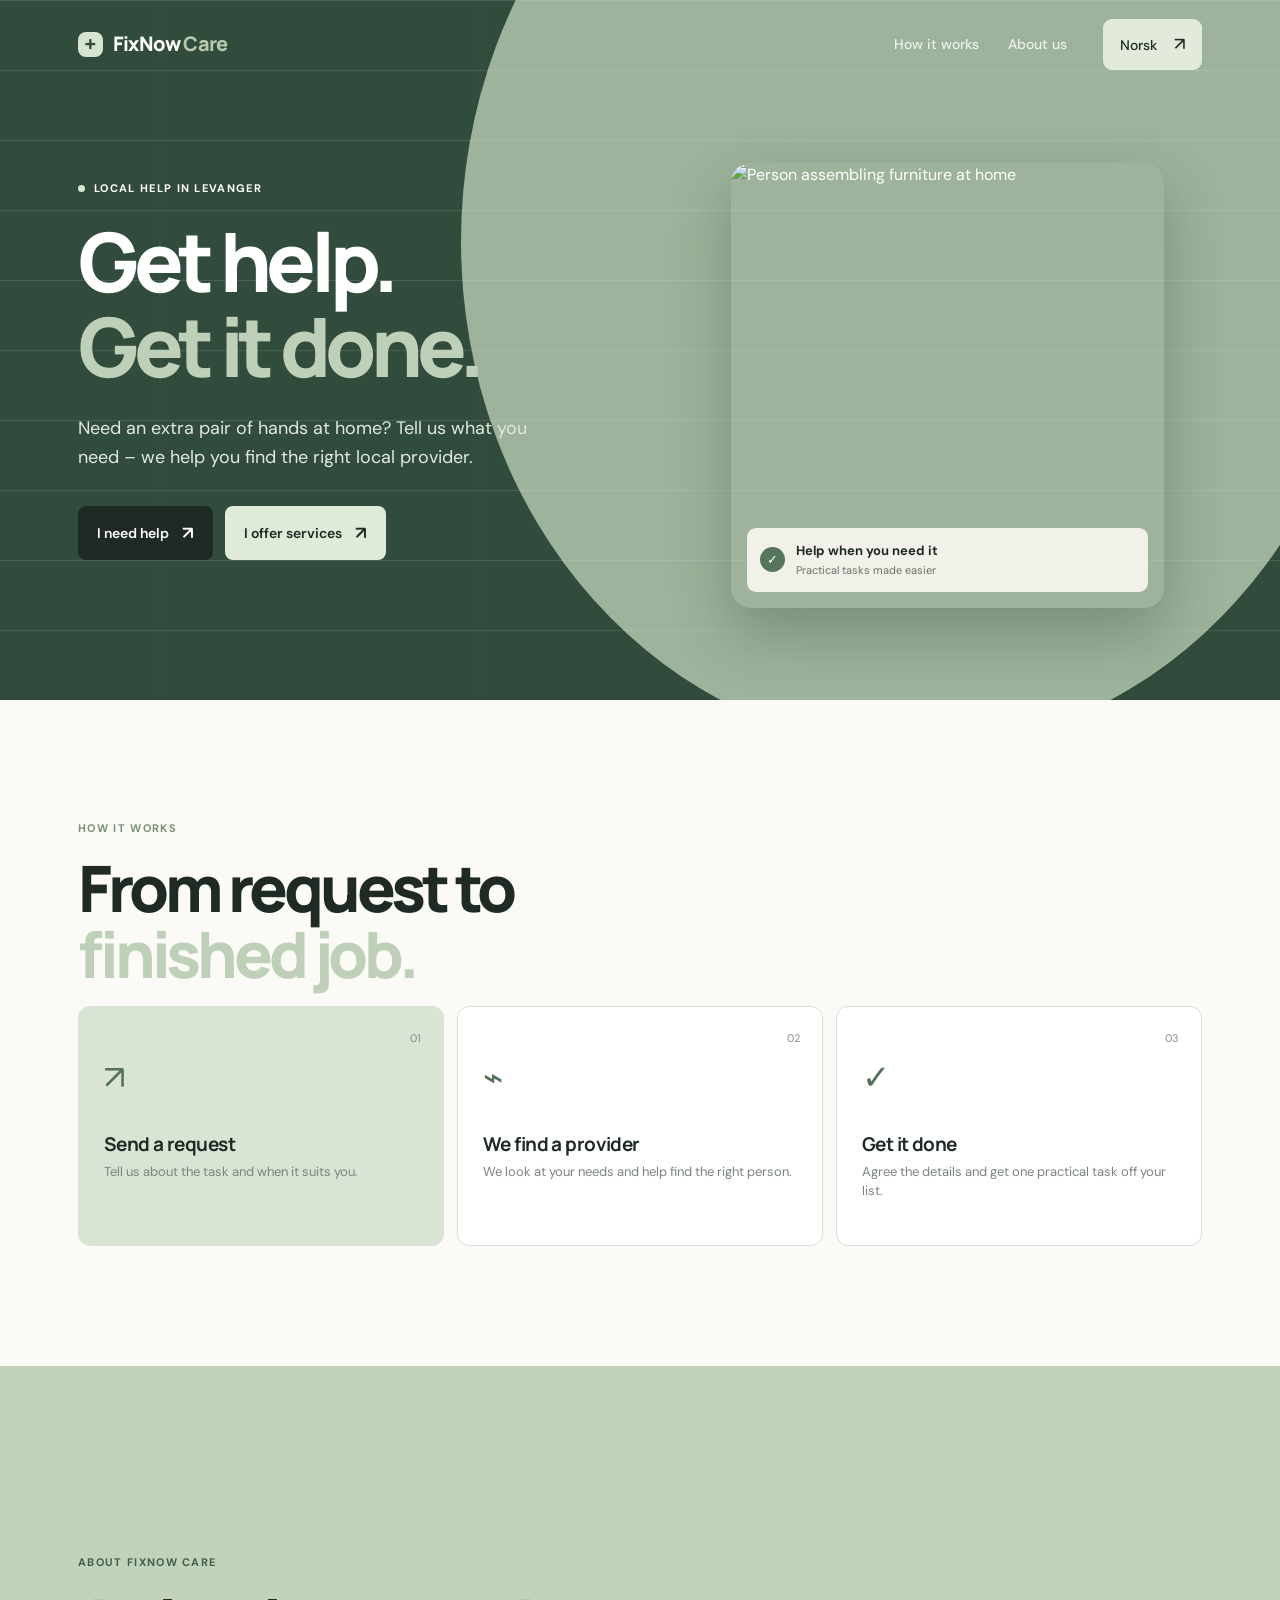
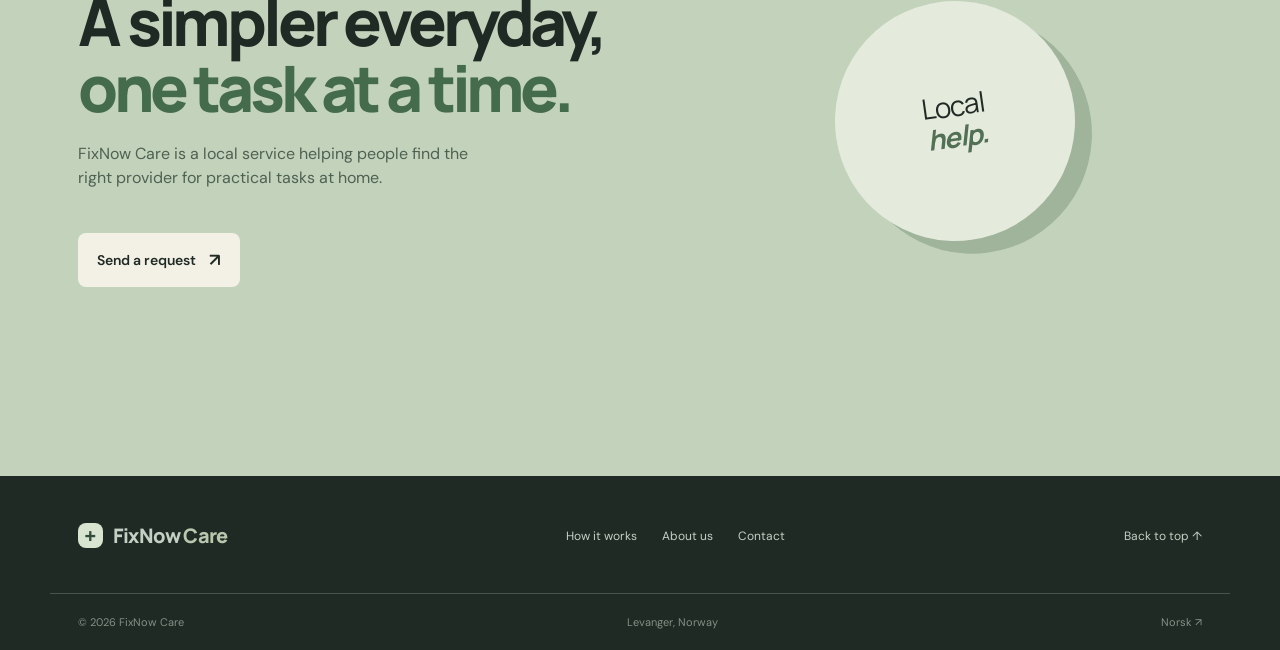
==== index-en.html @ 41d1ebec "Add files via upload" ====
<!doctype html>
<html lang="en">
<head>
  <meta charset="UTF-8" />
  <meta name="viewport" content="width=device-width, initial-scale=1.0" />
  <title>FixNow Care — Get help. Get it done.</title>
  <link rel="preconnect" href="https://fonts.googleapis.com" />
  <link rel="preconnect" href="https://fonts.gstatic.com" crossorigin />
  <link href="https://fonts.googleapis.com/css2?family=DM+Sans:wght@400;500;600;700&family=Manrope:wght@600;700;800&display=swap" rel="stylesheet" />
  <link rel="stylesheet" href="styles.css" />
</head>
<body>
  <header class="site-header" id="top"><div class="container nav-wrap"><a class="brand" href="#top"><span class="brand-mark">+</span><span>FixNow <em>Care</em></span></a><nav class="main-nav" style="display:flex"><a href="#how">How it works</a><a href="#about">About us</a><a class="nav-cta" href="index.html">Norsk <span>↗</span></a></nav></div></header>
  <main>
    <section class="hero"><div class="hero-orb"></div><div class="hero-grid"></div><div class="container hero-content"><div class="hero-copy"><div class="eyebrow"><span class="pulse"></span> Local help in Levanger</div><h1>Get help.<br /><span>Get it done.</span></h1><p class="hero-lead">Need an extra pair of hands at home? Tell us what you need – we help you find the right local provider.</p><div class="hero-actions"><a class="button button-dark" href="index.html#bestill">I need help <span>↗</span></a><a class="button button-light" href="index.html#for-utforere">I offer services <span>↗</span></a></div></div><div class="hero-visual"><div class="image-card"><img src="https://images.unsplash.com/photo-1581578731548-c64695cc6952?auto=format&fit=crop&w=1000&q=85" alt="Person assembling furniture at home" /><div class="image-caption"><span class="check">✓</span><span><strong>Help when you need it</strong><small>Practical tasks made easier</small></span></div></div></div></div></section>
    <section class="section" id="how"><div class="container"><div class="eyebrow muted">How it works</div><h2>From request to<br /><em>finished job.</em></h2><div class="category-grid"><div class="category-card featured"><span class="category-no">01</span><div class="category-icon">↗</div><h3>Send a request</h3><p>Tell us about the task and when it suits you.</p></div><div class="category-card"><span class="category-no">02</span><div class="category-icon">⌁</div><h3>We find a provider</h3><p>We look at your needs and help find the right person.</p></div><div class="category-card"><span class="category-no">03</span><div class="category-icon">✓</div><h3>Get it done</h3><p>Agree the details and get one practical task off your list.</p></div></div></div></section>
    <section class="section provider" id="about"><div class="container provider-inner"><div><div class="eyebrow light">About FixNow Care</div><h2>A simpler everyday,<br /><em>one task at a time.</em></h2><p>FixNow Care is a local service helping people find the right provider for practical tasks at home.</p><a class="button button-cream" href="index.html#bestill">Send a request <span>↗</span></a></div><div class="provider-art"><div class="provider-circle">Local<br /><strong>help.</strong></div></div></div></section>
  </main>
  <footer class="site-footer"><div class="container footer-top"><a class="brand" href="#top"><span class="brand-mark">+</span><span>FixNow <em>Care</em></span></a><div class="footer-links"><a href="#how">How it works</a><a href="#about">About us</a><a href="mailto:hei@fixnowcare.no">Contact</a></div><a class="back-top" href="#top">Back to top ↑</a></div><div class="container footer-bottom"><span>© 2026 FixNow Care</span><span>Levanger, Norway</span><span class="footer-meta"><a href="index.html">Norsk <span>↗</span></a></span></div></footer>
</body>
</html>
---- styles.css ----
:root{--ink:#202a25;--cream:#f4f1e9;--paper:#fbfaf7;--sage:#bac9b3;--green:#314c3c;--line:#d9ded7;--serif:Manrope,sans-serif;--sans:'DM Sans',sans-serif}*{box-sizing:border-box}html{scroll-behavior:smooth}body{margin:0;background:var(--paper);color:var(--ink);font-family:var(--sans);font-size:16px;line-height:1.5}a{color:inherit;text-decoration:none}.container{max-width:1180px;margin:auto;padding-left:28px;padding-right:28px}.site-header{position:absolute;top:0;z-index:5;width:100%;color:#fff}.nav-wrap{display:flex;align-items:center;justify-content:space-between;height:88px}.brand{display:flex;align-items:center;gap:10px;font-family:var(--serif);font-size:20px;font-weight:800;letter-spacing:-.04em}.brand em{font-style:normal;color:#b7c8ae}.brand-mark{display:grid;place-items:center;width:25px;height:25px;background:#d8e4d0;color:var(--green);border-radius:8px;font-size:22px;line-height:1}.main-nav{display:flex;align-items:center;gap:29px;font-size:14px;font-weight:500}.main-nav a:not(.nav-cta){opacity:.84}.main-nav a:hover{text-decoration:underline;text-underline-offset:4px}.nav-cta{background:#e2ebdb;color:var(--ink);padding:12px 17px;border-radius:9px;margin-left:7px}.nav-cta span,.button span{margin-left:13px;font-size:18px}.menu-toggle{display:none;background:none;border:0;color:white}.hero{min-height:700px;position:relative;overflow:hidden;background:var(--green);color:white}.hero-orb{position:absolute;right:-7%;top:-38%;width:71%;height:145%;border-radius:50%;background:#a8bca3;opacity:.92}.hero-grid{position:absolute;inset:0;opacity:.11;background-image:linear-gradient(90deg,transparent 49.8%,#fff 50%,transparent 50.2%),linear-gradient(#fff 1px,transparent 1px);background-size:25% 100%,100% 70px}.hero-content{position:relative;z-index:1;display:grid;grid-template-columns:52% 48%;align-items:center;min-height:700px;padding-top:70px}.eyebrow{display:flex;align-items:center;gap:9px;text-transform:uppercase;letter-spacing:.12em;font-size:11px;font-weight:700}.eyebrow.muted{color:#789075}.eyebrow.light{color:#cad9c3}.pulse{width:7px;height:7px;border-radius:50%;background:#d9e7cf}.hero h1,.section h2{font-family:var(--serif);font-size:clamp(48px,6.4vw,82px);line-height:1.04;letter-spacing:-.065em;margin:22px 0 25px;font-weight:800}.hero h1 span,.section h2 em{color:#bfd0b8;font-style:normal}.hero-lead{font-size:18px;line-height:1.6;max-width:470px;color:#e4e9e0}.hero-actions{display:flex;gap:12px;flex-wrap:wrap;margin:34px 0 30px}.button{display:inline-flex;align-items:center;justify-content:center;border:0;border-radius:8px;padding:15px 19px;font:600 14px var(--sans);cursor:pointer;transition:transform .2s,background .2s}.button:hover{transform:translateY(-2px)}.button-dark{color:#fff;background:var(--ink)}.button-light{color:var(--ink);background:#e0ead9}.button-cream{background:#f3f0e6;color:var(--ink);margin-top:27px}.hero-note{display:flex;align-items:center;gap:13px;font-size:12px;color:#d1ddd0}.hero-note strong{color:#fff;font-weight:600}.avatar-stack{display:flex}.avatar-stack i{display:grid;place-items:center;width:28px;height:28px;border-radius:50%;background:#d2dfca;color:var(--green);font-style:normal;font-size:11px;border:2px solid var(--green);margin-left:-7px}.avatar-stack i:first-child{margin:0;background:#d4b9a5}.avatar-stack i:nth-child(2){background:#8fa995}.hero-visual{position:relative;margin-left:30px}.image-card{width:85%;margin:0 auto;position:relative;border-radius:20px;overflow:hidden;box-shadow:0 25px 60px #1a30244a}.image-card img{display:block;width:100%;height:445px;object-fit:cover}.image-caption{position:absolute;bottom:16px;left:16px;right:16px;display:flex;gap:11px;align-items:center;background:#f7f5eeef;color:var(--ink);border-radius:9px;padding:13px;font-size:13px}.image-caption strong,.image-caption small,.floating-card strong,.floating-card small{display:block}.image-caption small,.floating-card small{font-size:11px;color:#697269;margin-top:2px}.check{background:#55765d;color:#fff;border-radius:50%;width:25px;height:25px;display:grid;place-items:center}.floating-card{position:absolute;right:-8px;top:55px;background:#f4f0e7;color:var(--ink);padding:13px 16px;border-radius:9px;display:flex;gap:10px;font-size:12px;box-shadow:0 12px 25px #20352930}.floating-icon{width:27px;height:27px;border-radius:50%;background:#cadac3;display:grid;place-items:center}.scroll-hint{position:absolute;bottom:24px;left:50%;font-size:10px;text-transform:uppercase;letter-spacing:.1em;opacity:.7}.scroll-hint span{margin-left:17px;font-size:16px}.section{padding:120px 0}.section h2{font-size:clamp(42px,5vw,64px);margin:18px 0}.section-top{display:flex;justify-content:space-between;align-items:end;margin-bottom:55px}.section-top>p{max-width:320px;color:#778078;margin:0 4% 7px 0}.category-grid{display:grid;grid-template-columns:repeat(3,1fr);gap:13px}.category-card{min-height:240px;border:1px solid var(--line);border-radius:12px;padding:25px;position:relative;transition:.25s;background:#fff}.category-card:hover{transform:translateY(-5px);box-shadow:0 15px 30px #304b3615}.category-card.featured{background:#d9e4d4;border-color:#d9e4d4}.category-no{position:absolute;right:22px;top:23px;color:#829183;font-size:11px}.category-icon{font-size:34px;color:#55715b;margin:20px 0 28px}.category-card h3{font:700 19px var(--serif);letter-spacing:-.03em;margin:0 0 5px}.category-card p{font-size:13px;color:#7c857d;margin:0}.arrow{position:absolute;right:23px;bottom:23px;color:#637a68;font-size:19px}.process{background:var(--green);color:white}.process-inner{display:grid;grid-template-columns:38% 62%;gap:50px}.process h2{margin-bottom:20px}.process-intro>p{color:#cad6c8;max-width:285px}.text-link{display:inline-flex;gap:15px;align-items:center;margin-top:30px;font-size:14px;font-weight:600;border-bottom:1px solid #a8baa4;padding-bottom:7px}.steps{display:grid;grid-template-columns:1fr 1fr;gap:48px 35px;padding-top:20px}.step{border-top:1px solid #718673;padding-top:17px}.step>span{color:#aebfab;font-size:11px}.step h3{font:600 17px var(--serif);margin:26px 0 8px;max-width:190px}.step p{font-size:13px;color:#becbbd;max-width:210px}.trust-grid{display:grid;grid-template-columns:46% 1fr;gap:100px;align-items:center}.trust-image{position:relative}.trust-image img{width:100%;height:500px;object-fit:cover;border-radius:14px;filter:saturate(.75)}.trust-badge{position:absolute;bottom:24px;left:24px;background:#eef0e8e8;border-radius:8px;padding:14px 20px}.trust-badge strong,.trust-badge span{display:block}.trust-badge strong{font:700 25px var(--serif)}.trust-badge span{font-size:12px;color:#647164}.trust-copy>p{max-width:430px;color:#778078}.trust-list{margin-top:38px}.trust-list>div{border-top:1px solid var(--line);padding:17px 0;display:flex;gap:22px}.trust-list b{font-size:11px;color:#87a083}.trust-list strong,.trust-list small{display:block}.trust-list strong{font:700 15px var(--serif)}.trust-list small{font-size:12px;color:#7d867e;margin-top:4px}.provider{background:#c3d2bb}.provider-inner{display:flex;justify-content:space-between;align-items:center;min-height:470px}.provider h2{margin-bottom:20px}.provider p{max-width:400px;color:#526450}.provider-art{width:44%;height:330px;position:relative;display:grid;place-items:center}.provider-circle{width:240px;height:240px;background:#e4eadc;border-radius:50%;display:grid;place-content:center;text-align:center;font:28px/1.1 var(--serif);letter-spacing:-.05em;transform:rotate(-8deg);box-shadow:15px 15px 0 #9fb49b}.provider-circle strong{font-style:italic;color:#517054}.tool{position:absolute;font-size:40px;color:#668268;z-index:1}.tool-one{top:15px;right:20%}.tool-two{bottom:25px;left:20%;font-size:50px}.tool-three{top:44%;right:4%;font-size:65px}.form-section{background:#f0eee7}.form-layout{display:grid;grid-template-columns:40% 1fr;gap:100px}.form-intro h2{margin-bottom:20px}.form-intro>p{color:#778078;max-width:310px}.form-contact{margin-top:55px;border-top:1px solid var(--line);padding-top:18px;font-size:12px;display:flex;flex-direction:column;gap:5px}.form-contact a{font-weight:600}.request-form{background:#fff;border-radius:12px;padding:35px 38px;box-shadow:0 8px 30px #28372e09}.request-form label{display:block;font-size:12px;font-weight:600;margin-bottom:17px}.request-form input,.request-form select,.request-form textarea{display:block;width:100%;border:1px solid #dfe3dc;border-radius:6px;padding:13px 14px;margin-top:8px;background:#fbfbf8;font:14px var(--sans);color:var(--ink);outline:none}.request-form input:focus,.request-form select:focus,.request-form textarea:focus{border-color:#779579}.request-form textarea{height:95px;resize:vertical}.form-row{display:grid;grid-template-columns:1fr 1fr;gap:15px}.check-label{display:flex!important;align-items:center;gap:8px;font-weight:400!important}.check-label input{width:auto;margin:0}.submit-button{width:100%;margin-top:8px}.form-legal{text-align:center;color:#9aa29b;font-size:10px}.form-legal a{text-decoration:underline}.about{background:#e3eadf;text-align:center;padding:100px 0}.about-inner{max-width:700px}.about h2{margin-bottom:18px}.about p{max-width:450px;margin:0 auto;color:#667365}.about .text-link{color:var(--green)}.site-footer{background:var(--ink);color:#c5d0c4;padding:45px 0 20px}.footer-top{display:flex;align-items:center;justify-content:space-between;padding-bottom:42px}.footer-links{display:flex;gap:25px;font-size:12px}.footer-links a:hover,.footer-bottom a:hover{text-decoration:underline}.back-top{font-size:12px}.footer-bottom{border-top:1px solid #47564b;padding-top:20px;display:flex;justify-content:space-between;color:#849084;font-size:11px}.success-modal{display:none;position:fixed;inset:0;background:#203229b8;z-index:10;place-items:center;padding:20px}.success-modal.open{display:grid}.modal-card{background:#f7f5ee;padding:45px 40px;border-radius:14px;text-align:center;max-width:430px;position:relative}.modal-close{position:absolute;right:17px;top:10px;background:none;border:0;font-size:27px;color:#697269;cursor:pointer}.success-icon{margin:auto;width:54px;height:54px;border-radius:50%;display:grid;place-items:center;background:#c8d9c2;color:#3d6448;font-size:28px}.modal-card h2{font:700 27px var(--serif);letter-spacing:-.04em;margin:23px 0 10px}.modal-card p{color:#717a72;font-size:14px}.request-id{display:block;background:#e8e9e0;padding:10px;border-radius:5px;font-size:11px;color:#7b847a;margin:20px 0}.modal-done{width:100%}
@media(max-width:800px){.container{padding-left:20px;padding-right:20px}.nav-wrap{height:72px}.menu-toggle{display:flex;flex-direction:column;gap:5px;padding:8px}.menu-toggle span{display:block;width:24px;height:2px;background:#fff}.main-nav{display:none;position:absolute;top:67px;left:15px;right:15px;padding:20px;background:var(--paper);color:var(--ink);border-radius:10px;box-shadow:0 15px 30px #1422192b;flex-direction:column;align-items:stretch;gap:16px}.main-nav.open{display:flex}.nav-cta{text-align:center;margin:4px 0 0}.hero{min-height:960px}.hero-orb{width:150%;height:55%;top:50%;right:-35%}.hero-content{display:block;padding-top:135px;min-height:0}.hero h1{font-size:57px}.hero-lead{font-size:16px}.hero-visual{margin:55px 0 0}.image-card{width:92%}.image-card img{height:290px}.floating-card{right:0;top:25px}.scroll-hint{display:none}.section{padding:78px 0}.section-top,.process-inner,.trust-grid,.form-layout{display:block}.section-top>p{margin-top:20px}.category-grid{grid-template-columns:1fr 1fr}.category-card{min-height:205px;padding:18px}.category-icon{margin:15px 0 21px}.category-card h3{font-size:16px}.category-card p{font-size:11px}.process-intro{margin-bottom:55px}.steps{padding:0;gap:30px 20px}.step h3{font-size:15px}.trust-image img{height:340px;margin-bottom:50px}.provider-inner{display:block;padding-top:80px;padding-bottom:80px}.provider-art{width:100%;margin-top:45px}.form-intro{margin-bottom:50px}.request-form{padding:25px 20px}.footer-top{align-items:flex-start;flex-direction:column;gap:25px}.footer-links{flex-wrap:wrap;gap:12px 20px}.footer-bottom{flex-wrap:wrap;gap:10px}.about{padding:75px 0}}
@media(max-width:440px){.category-grid{grid-template-columns:1fr}.category-card{min-height:170px}.form-row{grid-template-columns:1fr;gap:0}.hero-actions{flex-direction:column;align-items:stretch}.button{width:100%}.hero h1{font-size:50px}.hero{min-height:975px}}
.footer-meta{display:flex;align-items:center;gap:8px}.language-switch{border:1px solid #637166;border-radius:999px;color:#d5dfd2;padding:7px 11px;margin-left:10px;transition:.2s}.language-switch:hover{background:#d5dfd2;color:var(--ink);text-decoration:none!important}.language-switch span{margin-left:7px}@media(max-width:800px){.footer-meta{flex-wrap:wrap}}
.provider .eyebrow.light,.about .eyebrow.light{color:#3f6048}.provider h2 em,.about h2 em{color:#456b4d}.provider p,.about p{color:#4e6252}
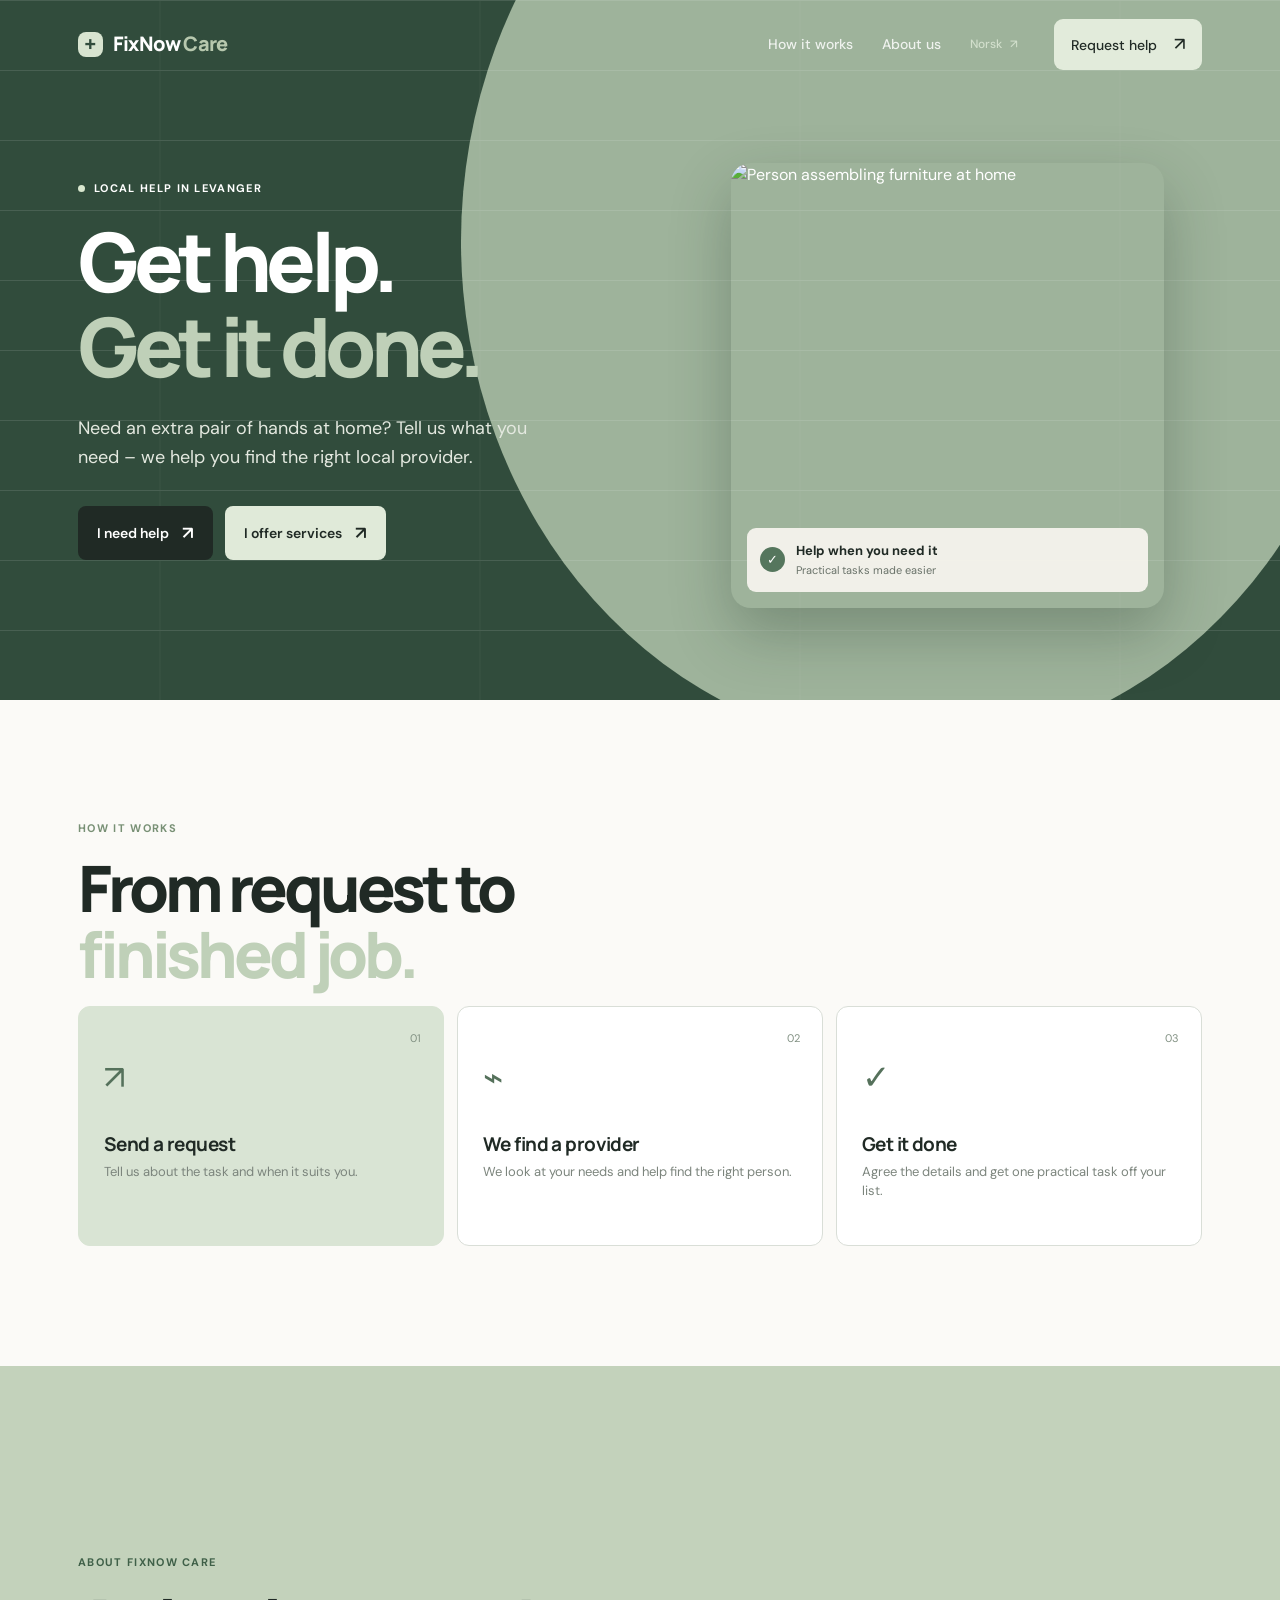
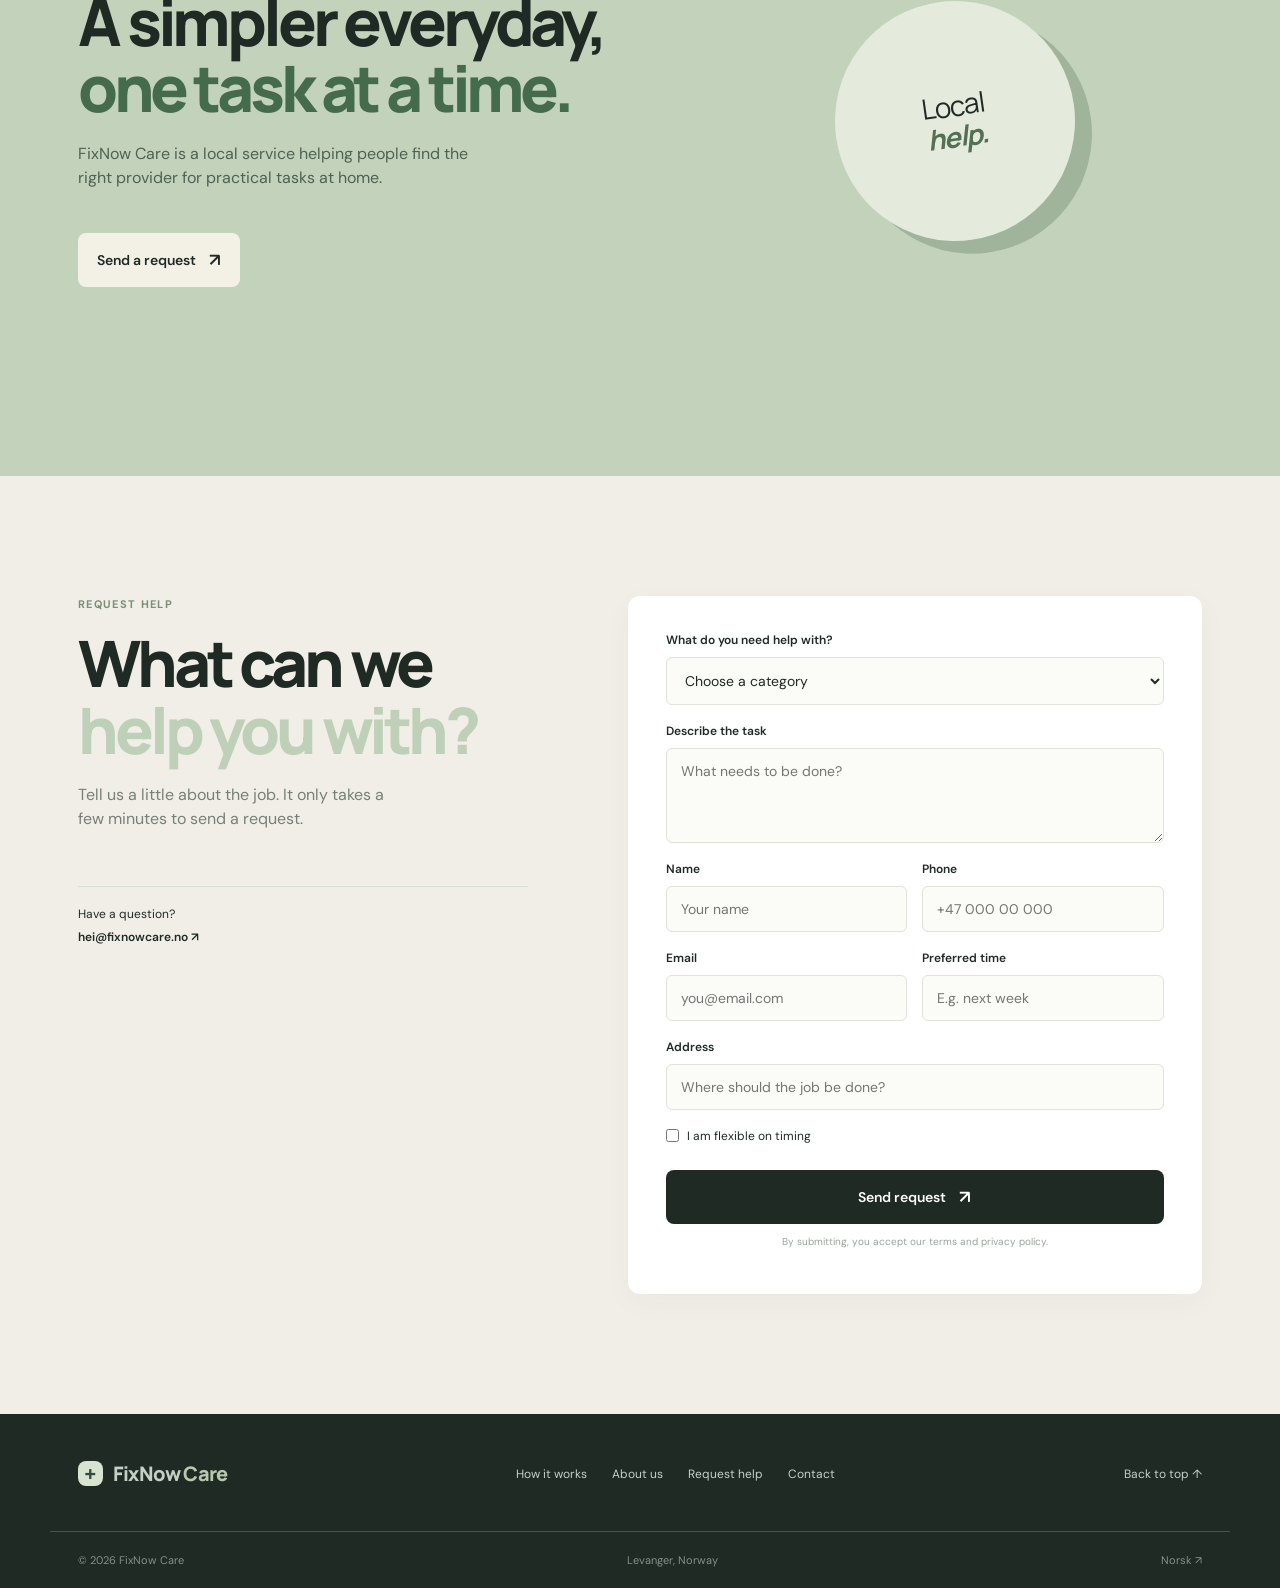
==== commit 2481aa06: "Add files via upload" ====
--- a/index-en.html
+++ b/index-en.html
@@ -10,12 +10,16 @@
   <link rel="stylesheet" href="styles.css" />
 </head>
 <body>
-  <header class="site-header" id="top"><div class="container nav-wrap"><a class="brand" href="#top"><span class="brand-mark">+</span><span>FixNow <em>Care</em></span></a><nav class="main-nav" style="display:flex"><a href="#how">How it works</a><a href="#about">About us</a><a class="nav-cta" href="index.html">Norsk <span>↗</span></a></nav></div></header>
+  <header class="site-header" id="top"><div class="container nav-wrap"><a class="brand" href="#top"><span class="brand-mark">+</span><span>FixNow <em>Care</em></span></a><button class="menu-toggle" aria-label="Open menu" aria-expanded="false"><span></span><span></span></button><nav class="main-nav"><a href="#how">How it works</a><a href="#about">About us</a><a class="language-top" href="index.html">Norsk <span>↗</span></a><a class="nav-cta" href="#request">Request help <span>↗</span></a></nav></div></header>
   <main>
     <section class="hero"><div class="hero-orb"></div><div class="hero-grid"></div><div class="container hero-content"><div class="hero-copy"><div class="eyebrow"><span class="pulse"></span> Local help in Levanger</div><h1>Get help.<br /><span>Get it done.</span></h1><p class="hero-lead">Need an extra pair of hands at home? Tell us what you need – we help you find the right local provider.</p><div class="hero-actions"><a class="button button-dark" href="index.html#bestill">I need help <span>↗</span></a><a class="button button-light" href="index.html#for-utforere">I offer services <span>↗</span></a></div></div><div class="hero-visual"><div class="image-card"><img src="https://images.unsplash.com/photo-1581578731548-c64695cc6952?auto=format&fit=crop&w=1000&q=85" alt="Person assembling furniture at home" /><div class="image-caption"><span class="check">✓</span><span><strong>Help when you need it</strong><small>Practical tasks made easier</small></span></div></div></div></div></section>
     <section class="section" id="how"><div class="container"><div class="eyebrow muted">How it works</div><h2>From request to<br /><em>finished job.</em></h2><div class="category-grid"><div class="category-card featured"><span class="category-no">01</span><div class="category-icon">↗</div><h3>Send a request</h3><p>Tell us about the task and when it suits you.</p></div><div class="category-card"><span class="category-no">02</span><div class="category-icon">⌁</div><h3>We find a provider</h3><p>We look at your needs and help find the right person.</p></div><div class="category-card"><span class="category-no">03</span><div class="category-icon">✓</div><h3>Get it done</h3><p>Agree the details and get one practical task off your list.</p></div></div></div></section>
-    <section class="section provider" id="about"><div class="container provider-inner"><div><div class="eyebrow light">About FixNow Care</div><h2>A simpler everyday,<br /><em>one task at a time.</em></h2><p>FixNow Care is a local service helping people find the right provider for practical tasks at home.</p><a class="button button-cream" href="index.html#bestill">Send a request <span>↗</span></a></div><div class="provider-art"><div class="provider-circle">Local<br /><strong>help.</strong></div></div></div></section>
+    <section class="section provider" id="about"><div class="container provider-inner"><div><div class="eyebrow light">About FixNow Care</div><h2>A simpler everyday,<br /><em>one task at a time.</em></h2><p>FixNow Care is a local service helping people find the right provider for practical tasks at home.</p><a class="button button-cream" href="#request">Send a request <span>↗</span></a></div><div class="provider-art"><div class="provider-circle">Local<br /><strong>help.</strong></div></div></div></section>
+    <section class="section form-section" id="request"><div class="container form-layout"><div class="form-intro"><div class="eyebrow muted">Request help</div><h2>What can we<br /><em>help you with?</em></h2><p>Tell us a little about the job. It only takes a few minutes to send a request.</p><div class="form-contact"><span>Have a question?</span><a href="mailto:hei@fixnowcare.no">hei@fixnowcare.no ↗</a></div></div><form class="request-form" id="request-form"><label>What do you need help with? <select name="category" required><option value="">Choose a category</option><option>Furniture assembly</option><option>Small repairs</option><option>Painting and renovation</option><option>Garden work</option><option>Moving help</option><option>Other</option></select></label><label>Describe the task <textarea name="description" required placeholder="What needs to be done?"></textarea></label><div class="form-row"><label>Name<input name="name" required type="text" placeholder="Your name" /></label><label>Phone<input name="phone" required type="tel" placeholder="+47 000 00 000" /></label></div><div class="form-row"><label>Email<input name="email" required type="email" placeholder="you@email.com" /></label><label>Preferred time<input name="preferred_time" required type="text" placeholder="E.g. next week" /></label></div><label>Address<input name="address" required type="text" placeholder="Where should the job be done?" /></label><label class="check-label"><input name="flexible_time" type="checkbox" /> <span>I am flexible on timing</span></label><button class="button button-dark submit-button" type="submit">Send request <span>↗</span></button><p class="form-legal">By submitting, you accept our terms and privacy policy.</p></form></div></section>
   </main>
-  <footer class="site-footer"><div class="container footer-top"><a class="brand" href="#top"><span class="brand-mark">+</span><span>FixNow <em>Care</em></span></a><div class="footer-links"><a href="#how">How it works</a><a href="#about">About us</a><a href="mailto:hei@fixnowcare.no">Contact</a></div><a class="back-top" href="#top">Back to top ↑</a></div><div class="container footer-bottom"><span>© 2026 FixNow Care</span><span>Levanger, Norway</span><span class="footer-meta"><a href="index.html">Norsk <span>↗</span></a></span></div></footer>
+  <footer class="site-footer"><div class="container footer-top"><a class="brand" href="#top"><span class="brand-mark">+</span><span>FixNow <em>Care</em></span></a><div class="footer-links"><a href="#how">How it works</a><a href="#about">About us</a><a href="#request">Request help</a><a href="mailto:hei@fixnowcare.no">Contact</a></div><a class="back-top" href="#top">Back to top ↑</a></div><div class="container footer-bottom"><span>© 2026 FixNow Care</span><span>Levanger, Norway</span><span class="footer-meta"><a href="index.html">Norsk <span>↗</span></a></span></div></footer>
+  <div class="success-modal" id="success-modal" role="dialog" aria-modal="true" aria-labelledby="success-title"><div class="modal-card"><button class="modal-close" aria-label="Close">×</button><div class="success-icon">✓</div><h2 id="success-title">Thank you for your request!</h2><p>We have received your request and will look into how we can help.</p><span class="request-id">Request number: <strong>FN-2026-001</strong></span><button class="button button-dark modal-done">Done</button></div></div>
+  <script src="https://cdn.jsdelivr.net/npm/@supabase/supabase-js@2"></script>
+  <script src="script.js"></script>
 </body>
 </html>
--- a/styles.css
+++ b/styles.css
@@ -3,3 +3,98 @@
 @media(max-width:440px){.category-grid{grid-template-columns:1fr}.category-card{min-height:170px}.form-row{grid-template-columns:1fr;gap:0}.hero-actions{flex-direction:column;align-items:stretch}.button{width:100%}.hero h1{font-size:50px}.hero{min-height:975px}}
 .footer-meta{display:flex;align-items:center;gap:8px}.language-switch{border:1px solid #637166;border-radius:999px;color:#d5dfd2;padding:7px 11px;margin-left:10px;transition:.2s}.language-switch:hover{background:#d5dfd2;color:var(--ink);text-decoration:none!important}.language-switch span{margin-left:7px}@media(max-width:800px){.footer-meta{flex-wrap:wrap}}
 .provider .eyebrow.light,.about .eyebrow.light{color:#3f6048}.provider h2 em,.about h2 em{color:#456b4d}.provider p,.about p{color:#4e6252}
+.language-top{color:#dce8d6!important;font-size:12px!important;white-space:nowrap}.language-top span{margin-left:5px}.language-top:hover{text-decoration:underline;text-underline-offset:4px}
+section,.category-card,.step,.trust-image,.trust-copy,.provider-art,.request-form,.form-intro,.about-inner{animation:fade-up .8s both;animation-timeline:view();animation-range:entry 8% cover 30%}
+.category-card,.button,.image-card,.floating-card,.provider-circle,.language-top{transition:transform .3s ease,box-shadow .3s ease,background .3s ease}.category-card:hover{transform:translateY(-8px)}.button:hover{box-shadow:0 12px 22px #21362920}.image-card:hover{transform:translateY(-5px) rotate(.3deg);box-shadow:0 30px 55px #1a302452}.floating-card{animation:float-card 4s ease-in-out infinite}.provider-circle{animation:float-circle 6s ease-in-out infinite}.pulse{animation:pulse 2.2s ease-in-out infinite}
+@keyframes fade-up{from{opacity:0;transform:translateY(28px)}to{opacity:1;transform:translateY(0)}}@keyframes float-card{0%,100%{transform:translateY(0)}50%{transform:translateY(-8px)}}@keyframes float-circle{0%,100%{transform:rotate(-8deg) translateY(0)}50%{transform:rotate(-4deg) translateY(-10px)}}@keyframes pulse{0%,100%{box-shadow:0 0 0 0 #d9e7cf66}50%{box-shadow:0 0 0 7px #d9e7cf00}}
+@media(prefers-reduced-motion:reduce){*,*::before,*::after{animation-duration:.01ms!important;animation-iteration-count:1!important;scroll-behavior:auto!important;transition-duration:.01ms!important}}
+/* Mobile polish */
+html,body{overflow-x:hidden}
+@media (max-width:800px){
+  body{font-size:15px}
+  .container{width:100%;padding-left:18px;padding-right:18px}
+  .site-header{background:linear-gradient(180deg,#203a2d99,transparent)}
+  .nav-wrap{height:68px}
+  .brand{font-size:18px}
+  .hero{min-height:auto;padding-bottom:62px}
+  .hero-content{padding-top:112px}
+  .hero h1{font-size:clamp(46px,14vw,60px);line-height:1.02;margin-top:17px}
+  .hero-lead{max-width:100%;font-size:15px;line-height:1.55}
+  .hero-actions{gap:9px;margin:27px 0 24px}
+  .hero-actions .button{min-height:50px;padding:13px 15px}
+  .hero-note{font-size:11px}
+  .hero-visual{margin:42px 0 0}
+  .image-card{width:100%;border-radius:14px}
+  .image-card img{height:285px}
+  .image-caption{left:10px;right:10px;bottom:10px;padding:10px;font-size:11px}
+  .image-caption small{font-size:10px}
+  .floating-card{right:-4px;top:-17px;padding:10px 11px;font-size:11px}
+  .floating-card small{font-size:9px}
+  .section{padding:68px 0}
+  .section h2{font-size:clamp(38px,11vw,54px);margin:15px 0 20px}
+  .section-top{margin-bottom:32px}
+  .section-top>p{font-size:14px;line-height:1.55}
+  .category-grid{grid-template-columns:1fr 1fr;gap:9px}
+  .category-card{min-height:184px;padding:16px 14px;border-radius:10px}
+  .category-no{right:14px;top:14px;font-size:10px}
+  .category-icon{font-size:27px;margin:15px 0 20px}
+  .category-card h3{font-size:14px;line-height:1.2;max-width:125px}
+  .category-card p{font-size:10px;line-height:1.35;max-width:125px}
+  .arrow{right:14px;bottom:13px;font-size:16px}
+  .process-inner{display:block}
+  .process-intro{margin-bottom:40px}
+  .process-intro>p{font-size:14px}
+  .steps{grid-template-columns:1fr 1fr;gap:28px 16px}
+  .step h3{font-size:14px;line-height:1.3;margin:17px 0 6px}
+  .step p{font-size:11px;line-height:1.45}
+  .trust-grid{display:flex;flex-direction:column;gap:0}
+  .trust-image{width:100%}
+  .trust-image img{height:285px;margin:0 0 38px;border-radius:12px}
+  .trust-badge{bottom:53px;left:14px;padding:10px 14px}
+  .trust-badge strong{font-size:20px}
+  .trust-badge span{font-size:10px}
+  .trust-list{margin-top:28px}
+  .trust-list>div{gap:15px;padding:14px 0}
+  .trust-list strong{font-size:14px}
+  .trust-list small{font-size:11px;line-height:1.4}
+  .provider{padding:70px 0 55px}
+  .provider-inner{min-height:0;padding:0}
+  .provider h2{font-size:clamp(38px,11vw,52px)}
+  .provider p{font-size:14px;line-height:1.55}
+  .provider .button{width:100%;margin-top:20px}
+  .provider-art{height:245px;margin-top:25px}
+  .provider-circle{width:180px;height:180px;font-size:22px;box-shadow:10px 10px 0 #9fb49b}
+  .tool{font-size:30px}
+  .form-layout{display:block}
+  .form-intro{margin-bottom:36px}
+  .form-intro>p{font-size:14px;line-height:1.55}
+  .form-contact{margin-top:30px}
+  .request-form{padding:22px 16px;border-radius:10px}
+  .request-form label{font-size:11px;margin-bottom:14px}
+  .request-form input,.request-form select,.request-form textarea{font-size:16px;padding:12px;margin-top:7px}
+  .request-form textarea{height:105px}
+  .form-row{grid-template-columns:1fr;gap:0}
+  .submit-button{min-height:50px}
+  .about{padding:68px 0}
+  .about h2{font-size:clamp(36px,10vw,50px)}
+  .about p{font-size:14px}
+  .footer-top{gap:20px;padding-bottom:28px}
+  .footer-links{gap:11px 17px;font-size:11px}
+  .footer-bottom{font-size:10px;gap:9px;line-height:1.5}
+  .footer-meta{gap:5px}
+  .language-switch{padding:6px 9px;margin-left:4px}
+}
+@media (max-width:390px){
+  .container{padding-left:15px;padding-right:15px}
+  .hero-content{padding-top:105px}
+  .hero h1{font-size:45px}
+  .hero-visual{margin-top:35px}
+  .image-card img{height:245px}
+  .category-card{min-height:175px;padding:14px 12px}
+  .category-card h3{font-size:13px}
+  .category-card p{font-size:9px}
+  .steps{gap:24px 12px}
+  .step h3{font-size:13px}
+  .step p{font-size:10px}
+  .modal-card{padding:38px 22px}
+}
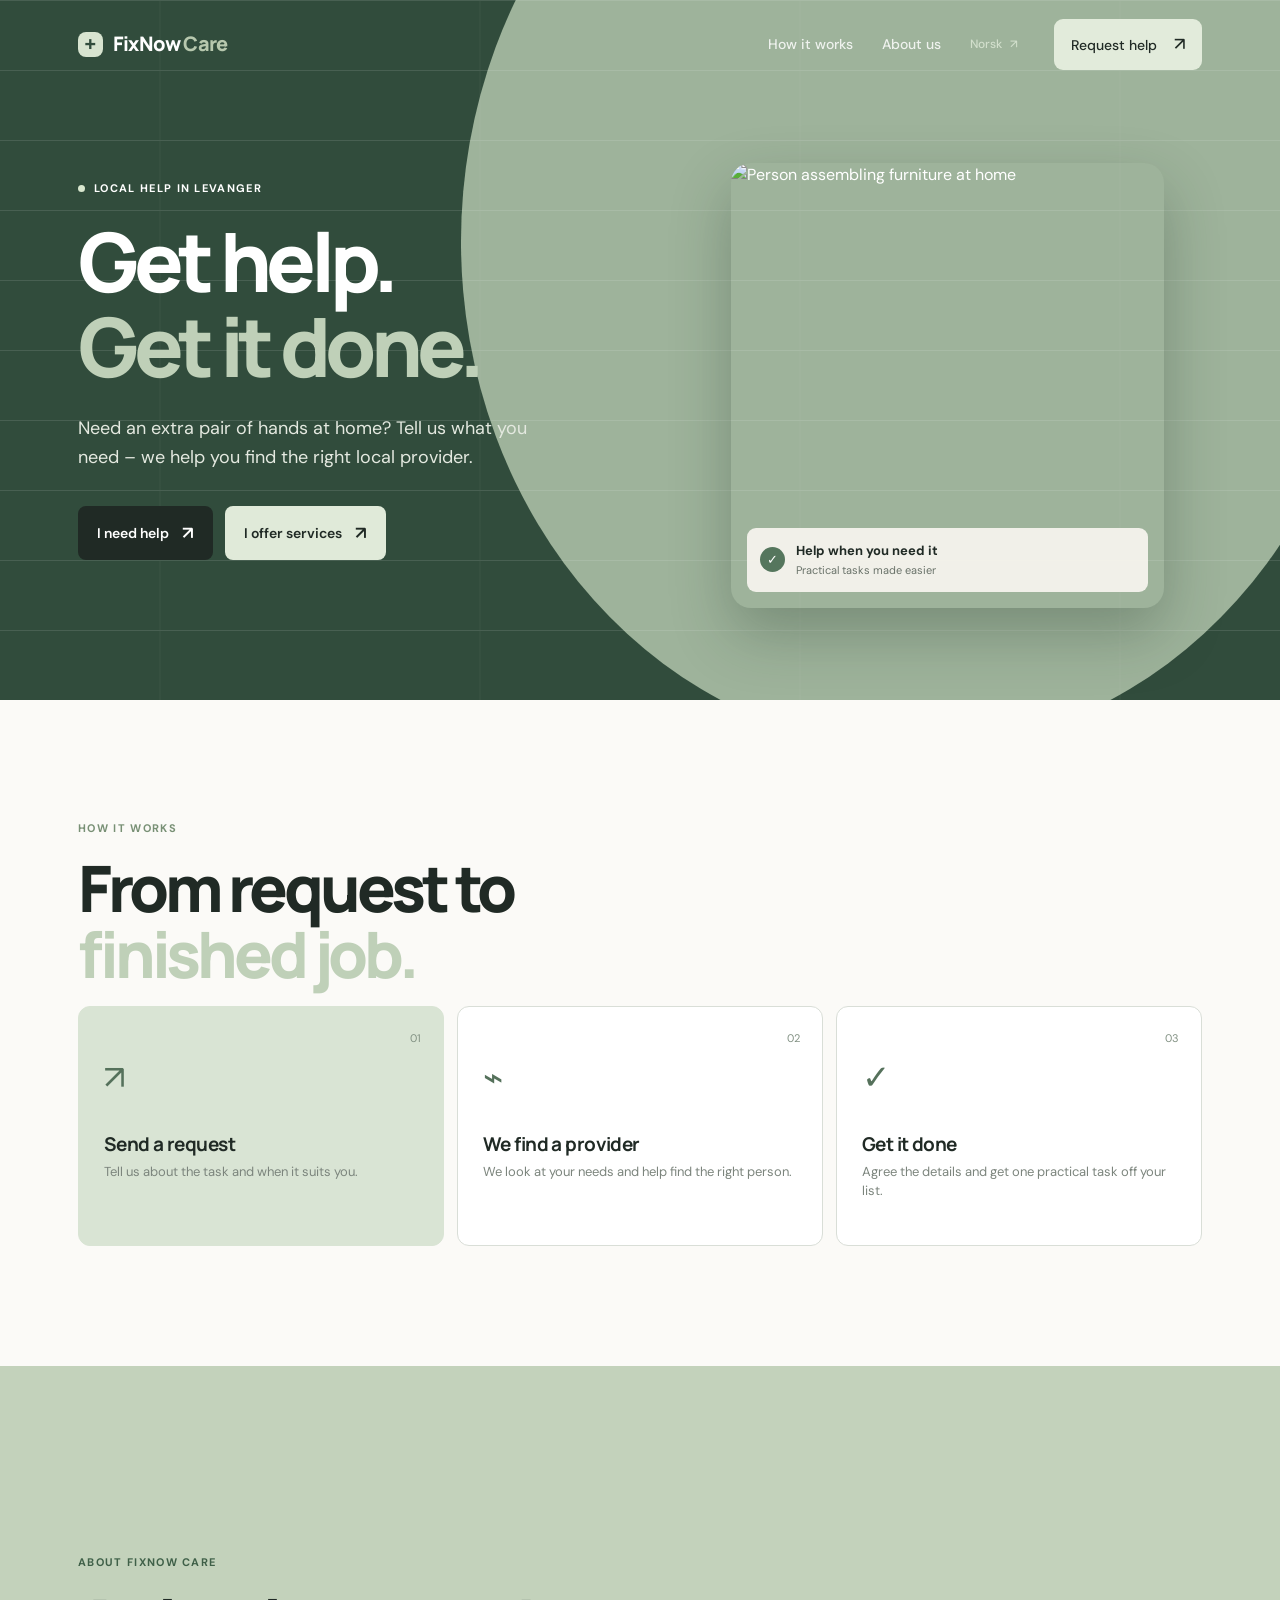
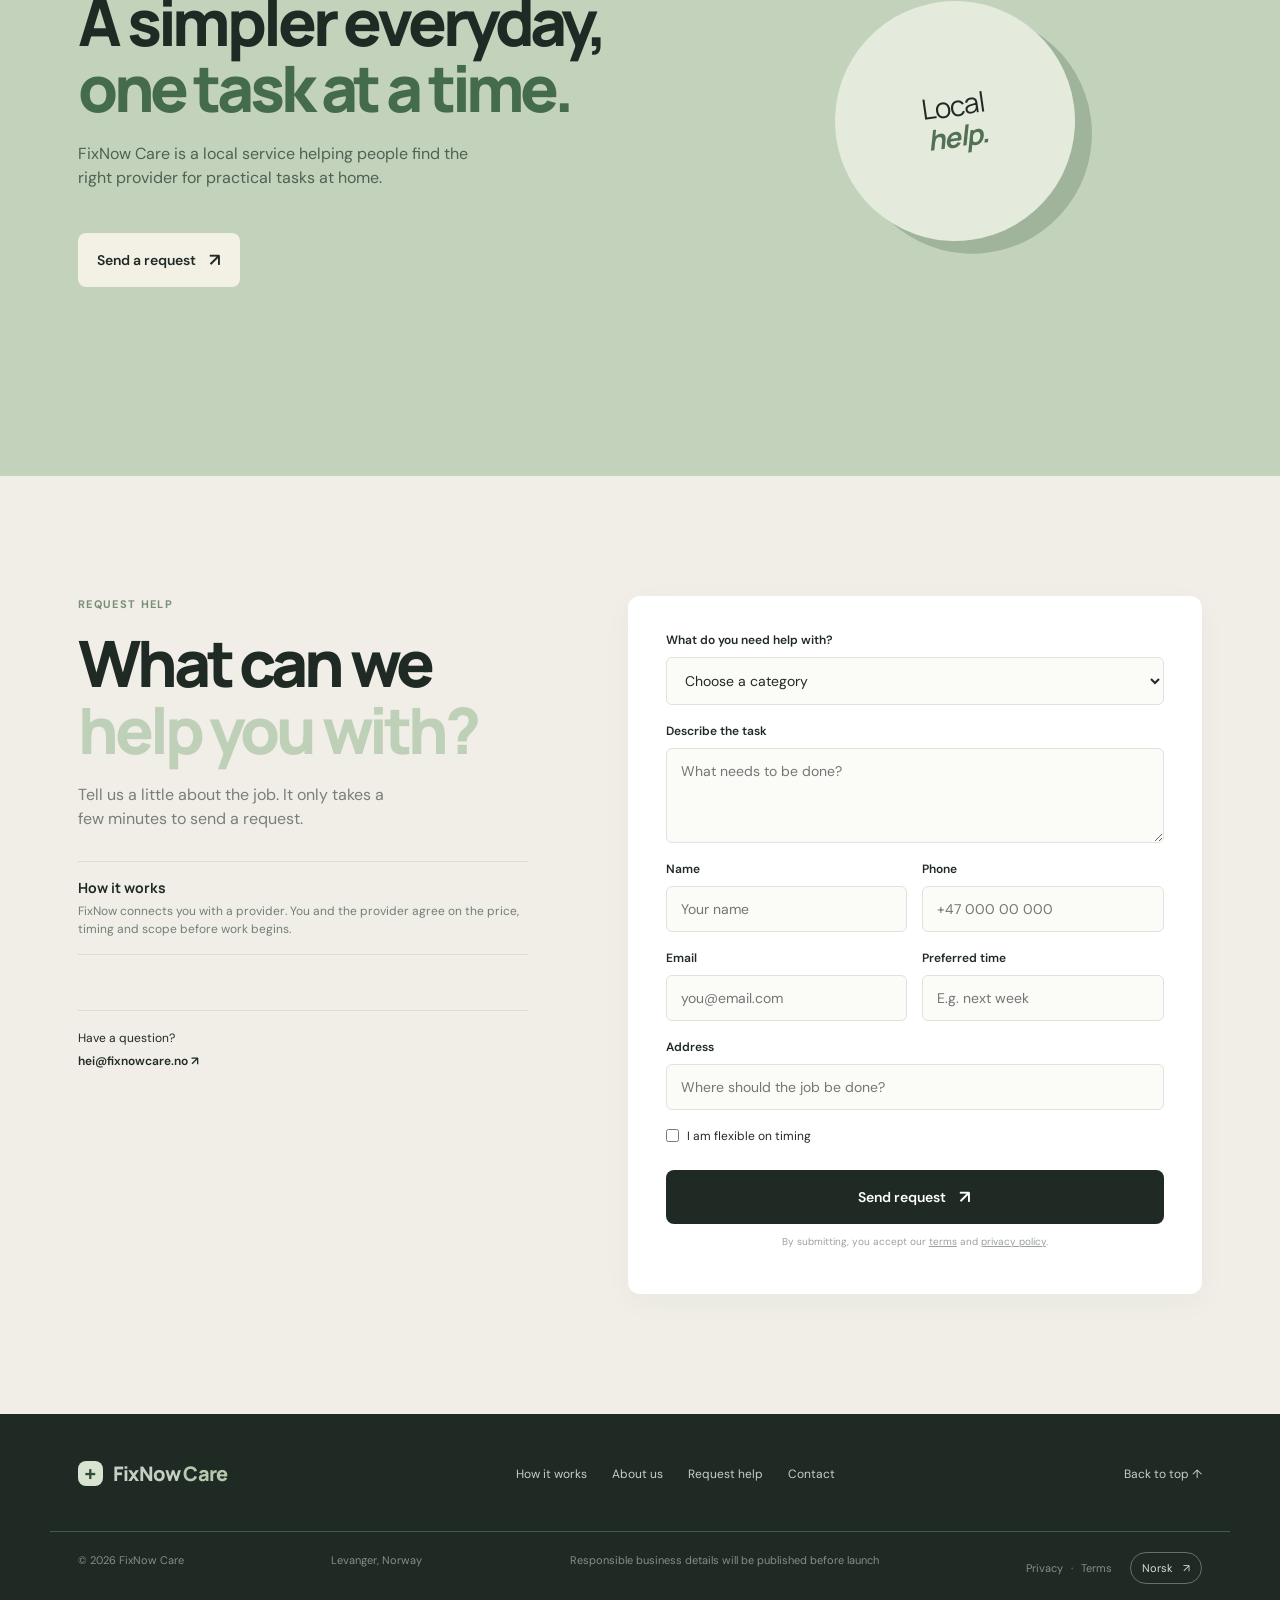
==== commit 88747778: "Add files via upload" ====
--- a/index-en.html
+++ b/index-en.html
@@ -15,9 +15,9 @@
     <section class="hero"><div class="hero-orb"></div><div class="hero-grid"></div><div class="container hero-content"><div class="hero-copy"><div class="eyebrow"><span class="pulse"></span> Local help in Levanger</div><h1>Get help.<br /><span>Get it done.</span></h1><p class="hero-lead">Need an extra pair of hands at home? Tell us what you need – we help you find the right local provider.</p><div class="hero-actions"><a class="button button-dark" href="index.html#bestill">I need help <span>↗</span></a><a class="button button-light" href="index.html#for-utforere">I offer services <span>↗</span></a></div></div><div class="hero-visual"><div class="image-card"><img src="https://images.unsplash.com/photo-1581578731548-c64695cc6952?auto=format&fit=crop&w=1000&q=85" alt="Person assembling furniture at home" /><div class="image-caption"><span class="check">✓</span><span><strong>Help when you need it</strong><small>Practical tasks made easier</small></span></div></div></div></div></section>
     <section class="section" id="how"><div class="container"><div class="eyebrow muted">How it works</div><h2>From request to<br /><em>finished job.</em></h2><div class="category-grid"><div class="category-card featured"><span class="category-no">01</span><div class="category-icon">↗</div><h3>Send a request</h3><p>Tell us about the task and when it suits you.</p></div><div class="category-card"><span class="category-no">02</span><div class="category-icon">⌁</div><h3>We find a provider</h3><p>We look at your needs and help find the right person.</p></div><div class="category-card"><span class="category-no">03</span><div class="category-icon">✓</div><h3>Get it done</h3><p>Agree the details and get one practical task off your list.</p></div></div></div></section>
     <section class="section provider" id="about"><div class="container provider-inner"><div><div class="eyebrow light">About FixNow Care</div><h2>A simpler everyday,<br /><em>one task at a time.</em></h2><p>FixNow Care is a local service helping people find the right provider for practical tasks at home.</p><a class="button button-cream" href="#request">Send a request <span>↗</span></a></div><div class="provider-art"><div class="provider-circle">Local<br /><strong>help.</strong></div></div></div></section>
-    <section class="section form-section" id="request"><div class="container form-layout"><div class="form-intro"><div class="eyebrow muted">Request help</div><h2>What can we<br /><em>help you with?</em></h2><p>Tell us a little about the job. It only takes a few minutes to send a request.</p><div class="form-contact"><span>Have a question?</span><a href="mailto:hei@fixnowcare.no">hei@fixnowcare.no ↗</a></div></div><form class="request-form" id="request-form"><label>What do you need help with? <select name="category" required><option value="">Choose a category</option><option>Furniture assembly</option><option>Small repairs</option><option>Painting and renovation</option><option>Garden work</option><option>Moving help</option><option>Other</option></select></label><label>Describe the task <textarea name="description" required placeholder="What needs to be done?"></textarea></label><div class="form-row"><label>Name<input name="name" required type="text" placeholder="Your name" /></label><label>Phone<input name="phone" required type="tel" placeholder="+47 000 00 000" /></label></div><div class="form-row"><label>Email<input name="email" required type="email" placeholder="you@email.com" /></label><label>Preferred time<input name="preferred_time" required type="text" placeholder="E.g. next week" /></label></div><label>Address<input name="address" required type="text" placeholder="Where should the job be done?" /></label><label class="check-label"><input name="flexible_time" type="checkbox" /> <span>I am flexible on timing</span></label><button class="button button-dark submit-button" type="submit">Send request <span>↗</span></button><p class="form-legal">By submitting, you accept our terms and privacy policy.</p></form></div></section>
+    <section class="section form-section" id="request"><div class="container form-layout"><div class="form-intro"><div class="eyebrow muted">Request help</div><h2>What can we<br /><em>help you with?</em></h2><p>Tell us a little about the job. It only takes a few minutes to send a request.</p><div class="responsibility-note"><strong>How it works</strong><span>FixNow connects you with a provider. You and the provider agree on the price, timing and scope before work begins.</span></div><div class="form-contact"><span>Have a question?</span><a href="mailto:hei@fixnowcare.no">hei@fixnowcare.no ↗</a></div></div><form class="request-form" id="request-form"><label>What do you need help with? <select name="category" required><option value="">Choose a category</option><option>Furniture assembly</option><option>Small repairs</option><option>Painting and renovation</option><option>Garden work</option><option>Moving help</option><option>Other</option></select></label><label>Describe the task <textarea name="description" required placeholder="What needs to be done?"></textarea></label><div class="form-row"><label>Name<input name="name" required type="text" placeholder="Your name" /></label><label>Phone<input name="phone" required type="tel" placeholder="+47 000 00 000" /></label></div><div class="form-row"><label>Email<input name="email" required type="email" placeholder="you@email.com" /></label><label>Preferred time<input name="preferred_time" required type="text" placeholder="E.g. next week" /></label></div><label>Address<input name="address" required type="text" placeholder="Where should the job be done?" /></label><label class="check-label"><input name="flexible_time" type="checkbox" /> <span>I am flexible on timing</span></label><button class="button button-dark submit-button" type="submit">Send request <span>↗</span></button><p class="form-legal">By submitting, you accept our <a href="terms.html">terms</a> and <a href="privacy.html">privacy policy</a>.</p></form></div></section>
   </main>
-  <footer class="site-footer"><div class="container footer-top"><a class="brand" href="#top"><span class="brand-mark">+</span><span>FixNow <em>Care</em></span></a><div class="footer-links"><a href="#how">How it works</a><a href="#about">About us</a><a href="#request">Request help</a><a href="mailto:hei@fixnowcare.no">Contact</a></div><a class="back-top" href="#top">Back to top ↑</a></div><div class="container footer-bottom"><span>© 2026 FixNow Care</span><span>Levanger, Norway</span><span class="footer-meta"><a href="index.html">Norsk <span>↗</span></a></span></div></footer>
+  <footer class="site-footer"><div class="container footer-top"><a class="brand" href="#top"><span class="brand-mark">+</span><span>FixNow <em>Care</em></span></a><div class="footer-links"><a href="#how">How it works</a><a href="#about">About us</a><a href="#request">Request help</a><a href="mailto:hei@fixnowcare.no">Contact</a></div><a class="back-top" href="#top">Back to top ↑</a></div><div class="container footer-bottom"><span>© 2026 FixNow Care</span><span>Levanger, Norway</span><span>Responsible business details will be published before launch</span><span class="footer-meta"><a href="privacy.html">Privacy</a> · <a href="terms.html">Terms</a><a class="language-switch" href="index.html">Norsk <span>↗</span></a></span></div></footer>
   <div class="success-modal" id="success-modal" role="dialog" aria-modal="true" aria-labelledby="success-title"><div class="modal-card"><button class="modal-close" aria-label="Close">×</button><div class="success-icon">✓</div><h2 id="success-title">Thank you for your request!</h2><p>We have received your request and will look into how we can help.</p><span class="request-id">Request number: <strong>FN-2026-001</strong></span><button class="button button-dark modal-done">Done</button></div></div>
   <script src="https://cdn.jsdelivr.net/npm/@supabase/supabase-js@2"></script>
   <script src="script.js"></script>
--- a/styles.css
+++ b/styles.css
@@ -3,6 +3,7 @@
 @media(max-width:440px){.category-grid{grid-template-columns:1fr}.category-card{min-height:170px}.form-row{grid-template-columns:1fr;gap:0}.hero-actions{flex-direction:column;align-items:stretch}.button{width:100%}.hero h1{font-size:50px}.hero{min-height:975px}}
 .footer-meta{display:flex;align-items:center;gap:8px}.language-switch{border:1px solid #637166;border-radius:999px;color:#d5dfd2;padding:7px 11px;margin-left:10px;transition:.2s}.language-switch:hover{background:#d5dfd2;color:var(--ink);text-decoration:none!important}.language-switch span{margin-left:7px}@media(max-width:800px){.footer-meta{flex-wrap:wrap}}
 .provider .eyebrow.light,.about .eyebrow.light{color:#3f6048}.provider h2 em,.about h2 em{color:#456b4d}.provider p,.about p{color:#4e6252}
+.responsibility-note{border-top:1px solid var(--line);border-bottom:1px solid var(--line);padding:16px 0;margin:30px 0 0;display:grid;gap:5px}.responsibility-note strong{font:700 14px var(--serif)}.responsibility-note span{font-size:12px;line-height:1.5;color:#718075}.footer-bottom>span{max-width:100%}
 .language-top{color:#dce8d6!important;font-size:12px!important;white-space:nowrap}.language-top span{margin-left:5px}.language-top:hover{text-decoration:underline;text-underline-offset:4px}
 section,.category-card,.step,.trust-image,.trust-copy,.provider-art,.request-form,.form-intro,.about-inner{animation:fade-up .8s both;animation-timeline:view();animation-range:entry 8% cover 30%}
 .category-card,.button,.image-card,.floating-card,.provider-circle,.language-top{transition:transform .3s ease,box-shadow .3s ease,background .3s ease}.category-card:hover{transform:translateY(-8px)}.button:hover{box-shadow:0 12px 22px #21362920}.image-card:hover{transform:translateY(-5px) rotate(.3deg);box-shadow:0 30px 55px #1a302452}.floating-card{animation:float-card 4s ease-in-out infinite}.provider-circle{animation:float-circle 6s ease-in-out infinite}.pulse{animation:pulse 2.2s ease-in-out infinite}
